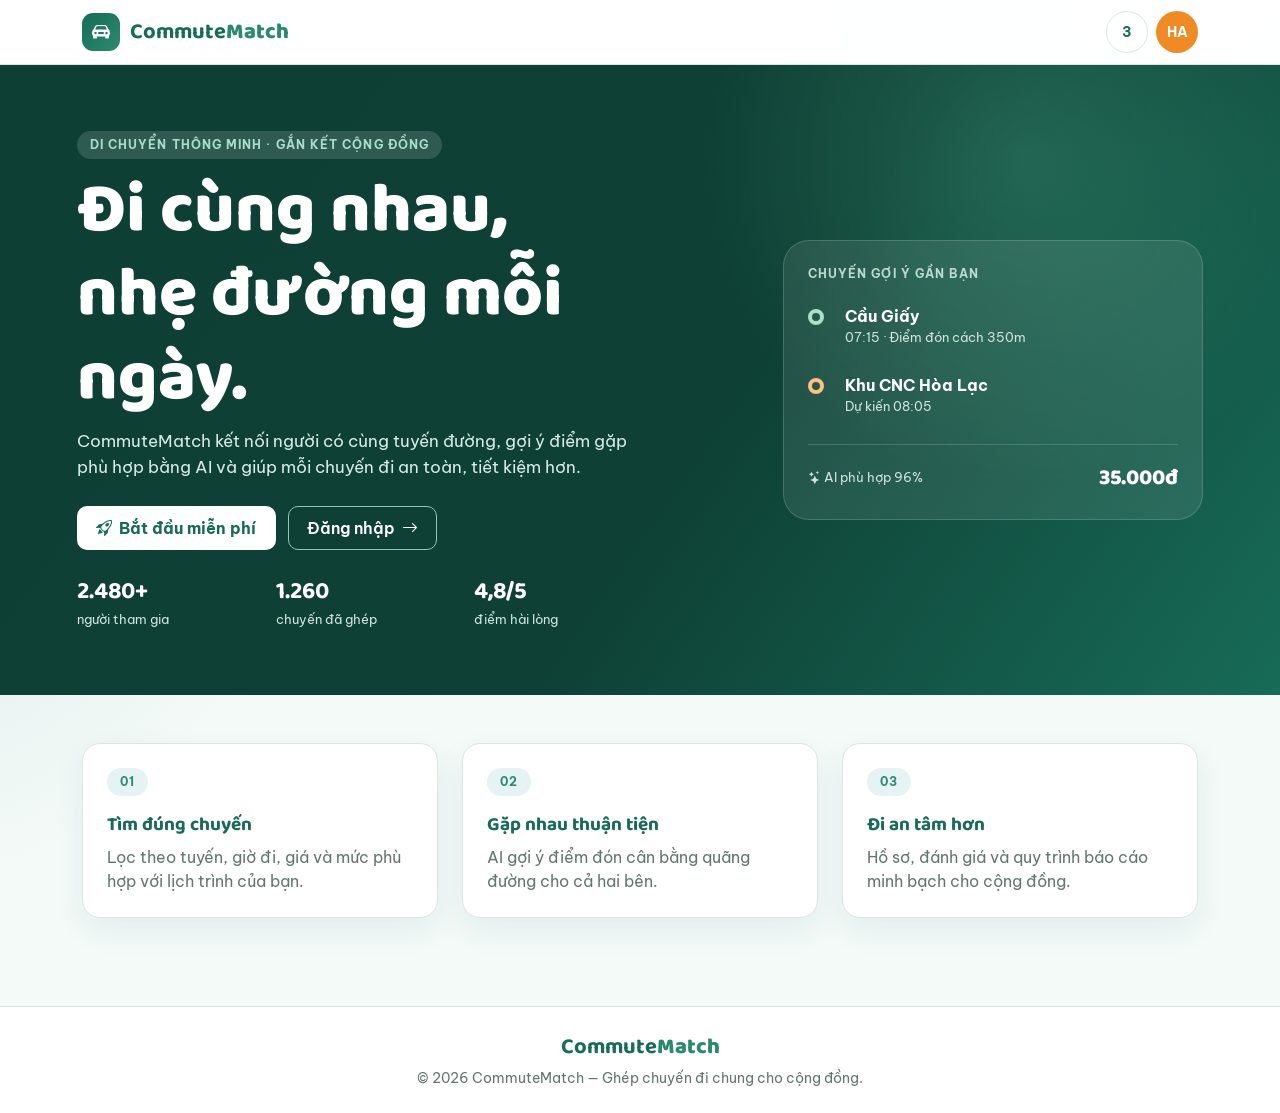
==== index.html @ 7cba47ea "first commit index" ====
<!DOCTYPE html>
<html lang="vi">

<head>
    <meta charset="utf-8">
    <meta name="viewport" content="width=device-width, initial-scale=1">
    <meta name="description" content="CommuteMatch - Trang chủ">
    <title>Trang chủ | CommuteMatch</title>

    <link href="https://cdn.jsdelivr.net/npm/bootstrap@5.3.3/dist/css/bootstrap.min.css" rel="stylesheet">
    <link href="https://cdn.jsdelivr.net/npm/bootstrap-icons@1.11.3/font/bootstrap-icons.min.css" rel="stylesheet">
    <link href="https://fonts.googleapis.com/css2?family=Baloo+2:wght@600;700;800&family=Be+Vietnam+Pro:wght@400;500;600;700&display=swap" rel="stylesheet">
    <link rel="stylesheet" href="index.css">
</head>

<body data-trang="index">

    <header class="cm-header sticky-top">
        <nav class="navbar navbar-expand-lg py-2">
            <div class="container">
                <a class="navbar-brand cm-logo me-lg-3" href="../index/index.html">
                    <span class="cm-logo-icon"><i class="bi bi-car-front-fill"></i></span>
                    <span class="cm-logo-text">Commute<b>Match</b></span>
                </a>

                <button class="navbar-toggler" type="button" data-bs-toggle="collapse" data-bs-target="#cmMenu" aria-label="Mở menu">
          <span class="navbar-toggler-icon"></span>
        </button>

                <div class="collapse navbar-collapse" id="cmMenu">
                    <!-- JS vẽ menu theo vai trò đang đăng nhập -->
                    <ul class="navbar-nav ms-lg-auto mb-3 mb-lg-0 gap-lg-1" id="cmNav"></ul>
                    <div class="d-flex align-items-center gap-2 ms-lg-3">
                        <a class="cm-icon-btn" href="../notifications/notifications.html" title="Thông báo">3</a>
                        <a class="cm-icon-btn cm-avatar" href="../profile/profile.html" title="Hồ sơ">HA</a>
                    </div>
                </div>
            </div>
        </nav>
    </header>

    <section class="cm-hero">
        <div>
            <span class="cm-eyebrow">Di chuyển thông minh · Gắn kết cộng đồng</span>
            <h1>Đi cùng nhau,<br>nhẹ đường mỗi ngày.</h1>
            <p>CommuteMatch kết nối người có cùng tuyến đường, gợi ý điểm gặp phù hợp bằng AI và giúp mỗi chuyến đi an toàn, tiết kiệm hơn.</p>

            <div class="cm-hero-actions">
                <a class="btn cm-btn cm-btn-light" href="../register/register.html">
                    <i class="bi bi-rocket-takeoff"></i> Bắt đầu miễn phí
                </a>
                <a class="btn cm-btn cm-btn-outline" href="../login/login.html" style="border-color:#8fc8b4;color:#fff;background:transparent">
          Đăng nhập <i class="bi bi-arrow-right"></i>
        </a>
            </div>

            <div class="row g-3 mt-2">
                <div class="col-4 cm-hero-stat"><strong>2.480+</strong>
                    <div class="cm-hero-note">người tham gia</div>
                </div>
                <div class="col-4 cm-hero-stat"><strong>1.260</strong>
                    <div class="cm-hero-note">chuyến đã ghép</div>
                </div>
                <div class="col-4 cm-hero-stat"><strong>4,8/5</strong>
                    <div class="cm-hero-note">điểm hài lòng</div>
                </div>
            </div>
        </div>

        <div class="cm-hero-card">
            <div class="cm-hero-mini mb-2">Chuyến gợi ý gần bạn</div>
            <div class="cm-route">
                <span class="cm-route-dot"></span>
                <div><strong>Cầu Giấy</strong>
                    <div class="cm-hero-note">07:15 · Điểm đón cách 350m</div>
                </div>
            </div>
            <div class="cm-route">
                <span class="cm-route-dot cm-den"></span>
                <div><strong>Khu CNC Hòa Lạc</strong>
                    <div class="cm-hero-note">Dự kiến 08:05</div>
                </div>
            </div>
            <div class="cm-route-total">
                <span class="cm-hero-note"><i class="bi bi-stars"></i> AI phù hợp 96%</span>
                <strong class="cm-price text-white">35.000đ</strong>
            </div>
        </div>
    </section>

    <main class="container py-5">
        <div class="row g-4">
            <div class="col-12 col-md-4">
                <article class="cm-card">
                    <span class="cm-eyebrow">01</span>
                    <h2 class="mt-2">Tìm đúng chuyến</h2>
                    <p class="cm-subtitle mt-2 mb-0">Lọc theo tuyến, giờ đi, giá và mức phù hợp với lịch trình của bạn.</p>
                </article>
            </div>
            <div class="col-12 col-md-4">
                <article class="cm-card">
                    <span class="cm-eyebrow">02</span>
                    <h2 class="mt-2">Gặp nhau thuận tiện</h2>
                    <p class="cm-subtitle mt-2 mb-0">AI gợi ý điểm đón cân bằng quãng đường cho cả hai bên.</p>
                </article>
            </div>
            <div class="col-12 col-md-4">
                <article class="cm-card">
                    <span class="cm-eyebrow">03</span>
                    <h2 class="mt-2">Đi an tâm hơn</h2>
                    <p class="cm-subtitle mt-2 mb-0">Hồ sơ, đánh giá và quy trình báo cáo minh bạch cho cộng đồng.</p>
                </article>
            </div>
        </div>
    </main>

    <footer class="cm-footer">
        <div class="container py-4 text-center">
            <span class="cm-logo-text">Commute<b>Match</b></span>
            <p class="mb-0 mt-1">© 2026 CommuteMatch — Ghép chuyến đi chung cho cộng đồng.</p>
        </div>
    </footer>

    <div class="cm-toast" id="cmToast">Đã cập nhật thành công</div>

    <script src="https://cdn.jsdelivr.net/npm/bootstrap@5.3.3/dist/js/bootstrap.bundle.min.js"></script>
    <script src="index.js"></script>
</body>

</html>
---- index.css ----
:root {
    --blue: #176B57;
    --blue-dark: #0D3F34;
    --teal: #2B8A6E;
    --orange: #F08A24;
    --orange-dark: #C96B16;
    --canvas: #F3FAF7;
    --ink: #17312A;
    --muted: #64766F;
    --line: #D9E7E1;
}

body {
    margin: 0;
    color: var(--ink);
    font-family: "Be Vietnam Pro", system-ui, sans-serif;
    background: radial-gradient(circle at 92% -5%, rgba(23, 133, 140, .10), transparent 26rem), radial-gradient(circle at -8% 45%, rgba(15, 76, 129, .08), transparent 24rem), var(--canvas);
}

h1,
h2,
h3 {
    font-family: "Baloo 2", "Be Vietnam Pro", sans-serif;
    color: var(--blue-dark);
}

a {
    text-decoration: none;
}

.cm-header {
    background: rgba(255, 255, 255, .94);
    backdrop-filter: blur(10px);
    border-bottom: 1px solid var(--line);
}

.cm-logo {
    display: inline-flex;
    align-items: center;
    gap: 10px;
}

.cm-logo-icon {
    width: 38px;
    height: 38px;
    display: grid;
    place-items: center;
    border-radius: 11px;
    color: #fff;
    font-size: 18px;
    background: linear-gradient(135deg, var(--blue), var(--teal));
}

.cm-logo-text {
    font-family: "Baloo 2", sans-serif;
    font-size: 22px;
    font-weight: 700;
    color: var(--blue);
    white-space: nowrap;
}

.cm-logo-text b {
    color: var(--teal);
}

.cm-nav-link {
    display: block;
    padding: 8px 14px;
    border-radius: 10px;
    color: #3D5A50;
    font-weight: 600;
    font-size: 15px;
}

.cm-nav-link:hover {
    background: #EAF4EF;
    color: var(--blue);
}

.cm-nav-link.active {
    background: linear-gradient(100deg, var(--blue), var(--teal));
    color: #fff;
}

.cm-icon-btn {
    width: 42px;
    height: 42px;
    display: grid;
    place-items: center;
    border: 1px solid var(--line);
    border-radius: 50%;
    background: #fff;
    color: var(--blue);
    font-weight: 700;
    font-size: 14px;
}

.cm-icon-btn:hover {
    border-color: var(--teal);
    color: var(--teal);
}

.cm-avatar {
    background: var(--orange);
    border-color: transparent;
    color: #fff;
}

.cm-btn {
    border-radius: 10px;
    font-weight: 600;
    padding: .55rem 1.15rem;
    display: inline-flex;
    align-items: center;
    justify-content: center;
    gap: 7px;
    border: 1.5px solid transparent;
    transition: all .18s ease;
    min-height: 42px;
}

.cm-btn-gradient {
    background: linear-gradient(100deg, var(--blue), var(--teal));
    color: #fff;
    box-shadow: 0 8px 18px rgba(15, 76, 129, .20);
}

.cm-btn-gradient:hover {
    color: #fff;
    filter: brightness(1.06);
    transform: translateY(-1px);
}

.cm-btn-outline {
    border-color: #A9C9BC;
    background: #fff;
    color: var(--blue);
}

.cm-btn-outline:hover {
    background: #EAF4EF;
    color: var(--blue);
}

.cm-btn-soft {
    background: #E9F2FA;
    color: var(--blue);
}

.cm-btn-soft:hover {
    background: #DCEBF7;
    color: var(--blue);
}

.cm-btn-danger {
    background: #FFF0F0;
    border-color: #EFCACA;
    color: #C94747;
}

.cm-btn-danger:hover {
    background: #FFE4E4;
    color: #B03A3A;
}

.cm-btn-light {
    background: #fff;
    color: var(--blue);
    font-weight: 700;
}

.cm-btn[disabled] {
    opacity: .5;
    pointer-events: none;
}

.btn-sm.cm-btn {
    padding: .35rem .85rem;
    min-height: 36px;
    font-size: 14px;
}

.cm-page-head {
    display: flex;
    flex-wrap: wrap;
    align-items: flex-end;
    justify-content: space-between;
    gap: 16px;
    margin-bottom: 26px;
}

.cm-eyebrow {
    display: inline-flex;
    align-items: center;
    gap: 6px;
    background: #E6F3F4;
    color: var(--teal);
    font-weight: 700;
    font-size: 12px;
    letter-spacing: .09em;
    text-transform: uppercase;
    padding: 5px 13px;
    border-radius: 999px;
    margin-bottom: 10px;
}

.cm-title {
    font-size: clamp(26px, 4vw, 38px);
    font-weight: 800;
    color: var(--blue);
    margin: 0 0 6px;
}

.cm-subtitle {
    color: var(--muted);
    margin: 0;
}

.cm-card {
    background: #fff;
    border: 1px solid var(--line);
    border-radius: 18px;
    padding: 24px;
    box-shadow: 0 12px 32px rgba(15, 76, 129, .07);
    height: 100%;
}

.cm-card-head {
    display: flex;
    flex-wrap: wrap;
    align-items: center;
    justify-content: space-between;
    gap: 10px;
    margin-bottom: 16px;
}

.cm-card h2,
.cm-card h3 {
    font-size: 19px;
    font-weight: 700;
    color: var(--blue);
    margin: 0;
}

.chip {
    width: 34px;
    height: 34px;
    flex: 0 0 auto;
    display: grid;
    place-items: center;
    border-radius: 10px;
    font-size: 15px;
}

.chip-blue {
    background: #E5F0FB;
    color: var(--blue);
}

.chip-teal {
    background: #E0F2F3;
    color: var(--teal);
}

.chip-orange {
    background: #FDEBD7;
    color: var(--orange-dark);
}

.cm-stat {
    position: relative;
    overflow: hidden;
}

.cm-stat::after {
    content: "";
    position: absolute;
    right: -24px;
    top: -26px;
    width: 86px;
    height: 86px;
    border-radius: 50%;
    background: #EAF6F0;
}

.cm-stat-label {
    position: relative;
    color: var(--muted);
    font-size: 13.5px;
}

.cm-stat-number {
    position: relative;
    font-family: "Baloo 2", sans-serif;
    font-size: 32px;
    font-weight: 800;
    color: var(--blue);
    line-height: 1.15;
}

.cm-stat-note {
    position: relative;
    font-size: 12.5px;
    font-weight: 600;
    color: #13795B;
}

.cm-stat-note.cam {
    color: var(--orange-dark);
}

.cm-badge {
    display: inline-flex;
    align-items: center;
    padding: 4px 11px;
    border-radius: 99px;
    background: #DFF3EB;
    color: #12574A;
    font-size: 12.5px;
    font-weight: 700;
}

.cm-badge-orange {
    background: #FFF0DF;
    color: #8A4D0F;
}

.cm-badge-red {
    background: #FFF0F0;
    color: #C94747;
}

.cm-badge-gray {
    background: #EEF2F0;
    color: #66736E;
}

.cm-badge-yellow {
    background: #FFF6DC;
    color: #A8670A;
}

.cm-tabs {
    display: flex;
    gap: 7px;
    padding: 5px;
    border-radius: 12px;
    background: #E9F3EF;
    overflow-x: auto;
    margin-bottom: 18px;
}

.cm-tab {
    border: 0;
    background: transparent;
    color: var(--muted);
    font-weight: 600;
    padding: 8px 15px;
    border-radius: 9px;
    white-space: nowrap;
    min-height: 40px;
}

.cm-tab.active {
    background: #fff;
    color: var(--blue);
    box-shadow: 0 3px 12px rgba(13, 47, 38, .08);
}

.cm-stack {
    display: flex;
    flex-direction: column;
    gap: 12px;
}

.cm-row {
    display: flex;
    align-items: center;
    gap: 15px;
    padding: 15px 16px;
    border: 1px solid var(--line);
    border-radius: 14px;
    background: #fff;
}

.cm-row-main {
    flex: 1;
    min-width: 0;
}

.cm-row-main h3 {
    font-size: 16.5px;
    font-weight: 700;
    color: var(--ink);
}

.cm-row-main p {
    margin: 0;
    color: var(--muted);
    font-size: 13.5px;
}

.cm-actions {
    display: flex;
    flex-wrap: wrap;
    justify-content: flex-end;
    gap: 8px;
}

.cm-person {
    display: flex;
    align-items: center;
    gap: 11px;
    min-width: 0;
}

.cm-person-avatar {
    flex: 0 0 auto;
    width: 43px;
    height: 43px;
    border-radius: 50%;
    display: grid;
    place-items: center;
    background: var(--teal);
    color: #fff;
    font-weight: 700;
}

.cm-person-avatar.cm-vang {
    background: var(--orange);
}

.cm-form .form-label {
    font-weight: 600;
    font-size: 14px;
}

.cm-form .form-control,
.cm-form .form-select {
    border: 1.5px solid var(--line);
    border-radius: 12px;
    padding: .6rem .9rem;
    background: #FBFDFF;
    min-height: 46px;
    font-size: 15px;
}

.cm-form .form-control:focus,
.cm-form .form-select:focus {
    border-color: var(--blue);
    box-shadow: 0 0 0 4px rgba(15, 76, 129, .12);
}

.cm-check {
    display: flex;
    align-items: center;
    gap: 9px;
    font-size: 14px;
    color: var(--muted);
}

.cm-check input {
    width: 18px;
    height: 18px;
    accent-color: var(--blue);
}

.cm-note {
    padding: 15px 17px;
    border-left: 4px solid var(--teal);
    border-radius: 0 12px 12px 0;
    background: #E9F6F1;
    font-size: 14.5px;
}

.cm-note-cam {
    border-color: var(--orange);
    background: #FFF3E4;
}

.cm-roles {
    display: grid;
    grid-template-columns: 1fr 1fr;
    gap: 9px;
}

.cm-role {
    padding: 11px;
    border: 1.5px solid var(--line);
    border-radius: 10px;
    background: #fff;
    text-align: center;
    font-weight: 600;
    color: #41605A;
}

.cm-role.dang-chon {
    border-color: var(--teal);
    background: #E0F2F3;
    color: var(--blue-dark);
    font-weight: 700;
}


/* ======= KHU GIỚI THIỆU TRANG CHỦ ======= */

.cm-hero {
    display: grid;
    grid-template-columns: 1.08fr .92fr;
    gap: 52px;
    align-items: center;
    min-height: 560px;
    padding: 66px 6vw;
    color: #fff;
    background: radial-gradient(circle at 80% 15%, rgba(82, 183, 145, .28), transparent 28%), linear-gradient(125deg, #0D3F34, #0E4035 56%, #176B57);
}

.cm-hero h1 {
    font-size: clamp(38px, 6vw, 70px);
    color: #fff;
    font-weight: 800;
    max-width: 760px;
}

.cm-hero p {
    color: #D6EBE3;
    font-size: 17px;
    max-width: 650px;
}

.cm-hero .cm-eyebrow {
    background: rgba(255, 255, 255, .14);
    color: #A7DDC9;
}

.cm-hero-actions {
    display: flex;
    flex-wrap: wrap;
    gap: 12px;
    margin-top: 26px;
}

.cm-hero-card {
    padding: 24px;
    border: 1px solid rgba(255, 255, 255, .16);
    border-radius: 26px;
    background: rgba(255, 255, 255, .09);
}

.cm-hero-mini {
    color: #B9DBCE;
    font-size: 11.5px;
    letter-spacing: .09em;
    text-transform: uppercase;
    font-weight: 700;
}

.cm-route {
    display: grid;
    grid-template-columns: 24px 1fr;
    gap: 13px;
    padding: 13px 0;
}

.cm-route-dot {
    width: 16px;
    height: 16px;
    margin-top: 5px;
    border: 4px solid #A9E1CB;
    border-radius: 50%;
}

.cm-route-dot.cm-den {
    border-color: #FFC080;
}

.cm-route-total {
    display: flex;
    align-items: center;
    justify-content: space-between;
    gap: 12px;
    margin-top: 14px;
    padding-top: 17px;
    border-top: 1px solid rgba(255, 255, 255, .16);
}

.cm-hero-note {
    color: #CFE5DD;
    font-size: 13px;
}

.cm-hero-stat strong {
    font-family: "Baloo 2", sans-serif;
    font-size: 24px;
    color: #fff;
}

.cm-auth {
    display: grid;
    grid-template-columns: 1fr 1fr;
    min-height: 100vh;
}

.cm-auth-left {
    display: flex;
    flex-direction: column;
    justify-content: center;
    gap: 14px;
    padding: 8vw;
    color: #fff;
    background: linear-gradient(145deg, #0D3F34, #176B57);
}

.cm-auth-left h1 {
    color: #fff;
    font-size: clamp(28px, 3.4vw, 44px);
    font-weight: 800;
    max-width: 560px;
}

.cm-auth-left p {
    color: #D4E9E1;
    max-width: 520px;
}

.cm-auth-right {
    display: grid;
    place-items: center;
    padding: 46px 7vw;
    background: #F8FCFA;
}

.cm-auth-card {
    width: min(470px, 100%);
}

.cm-auth-card h1 {
    font-size: 30px;
    color: var(--blue);
    font-weight: 800;
    margin-bottom: 4px;
}

.cm-auth-footer {
    margin-top: 22px;
    text-align: center;
    color: var(--muted);
    font-size: 14.5px;
}

.cm-auth-footer a {
    color: var(--blue);
    font-weight: 700;
}

.cm-map {
    position: relative;
    min-height: 320px;
    border-radius: 18px;
    overflow: hidden;
    background: linear-gradient(38deg, transparent 47%, rgba(23, 107, 87, .16) 48%, rgba(23, 107, 87, .16) 50%, transparent 51%), linear-gradient(-28deg, transparent 47%, rgba(23, 107, 87, .12) 48%, rgba(23, 107, 87, .12) 50%, transparent 51%), #E9F3EF;
}

.cm-map::before,
.cm-map::after {
    content: "";
    position: absolute;
    border-radius: 50%;
    filter: blur(5px);
}

.cm-map::before {
    width: 150px;
    height: 150px;
    left: 20%;
    top: 25%;
    background: rgba(238, 139, 45, .40);
}

.cm-map::after {
    width: 190px;
    height: 190px;
    right: 17%;
    bottom: 12%;
    background: rgba(31, 128, 105, .36);
}

.cm-pin {
    position: absolute;
    z-index: 2;
    width: 34px;
    height: 34px;
    border-radius: 50% 50% 50% 0;
    display: grid;
    place-items: center;
    color: #fff;
    background: var(--blue);
    transform: rotate(-45deg);
}

.cm-pin span {
    transform: rotate(45deg);
    font-weight: 700;
    font-size: 13px;
}

.cm-pin-a {
    left: 24%;
    top: 34%;
}

.cm-pin-b {
    right: 28%;
    bottom: 28%;
}

.cm-mini {
    display: grid;
    grid-template-columns: repeat(3, 1fr);
    gap: 14px;
    margin-top: 16px;
}

.cm-mini div span {
    display: block;
    color: var(--muted);
    font-size: 13px;
}


/* ======= GIÁ TIỀN VÀ ĐIỂM AI ======= */

.cm-price {
    font-family: "Baloo 2", sans-serif;
    font-size: 22px;
    font-weight: 800;
    color: var(--blue);
}

.cm-ai {
    display: inline-flex;
    align-items: center;
    gap: 6px;
    padding: 6px 11px;
    border-radius: 9px;
    background: #E7F6EF;
    color: #265B49;
    font-size: 12.5px;
    font-weight: 700;
}

.cm-toast {
    position: fixed;
    right: 22px;
    bottom: 22px;
    z-index: 1080;
    max-width: 360px;
    padding: 13px 18px;
    border-radius: 12px;
    color: #fff;
    background: var(--blue-dark);
    box-shadow: 0 12px 34px rgba(13, 47, 38, .20);
    transform: translateY(130px);
    opacity: 0;
    transition: .25s ease;
}

.cm-toast.cm-toast-hien {
    transform: translateY(0);
    opacity: 1;
}


/*CHÂN TRANG*/

.cm-footer {
    border-top: 1px solid var(--line);
    background: #fff;
    color: var(--muted);
    font-size: 14px;
    margin-top: 40px;
}


/*GIAO DIỆN TỐI*/

body.cm-dark {
    --canvas: #081A15;
    --ink: #EAF6F1;
    --muted: #A7BBB3;
    --line: #27483E;
}

body.cm-dark .cm-header {
    background: rgba(8, 26, 21, .94);
}

body.cm-dark .cm-card,
body.cm-dark .cm-row,
body.cm-dark .cm-footer,
body.cm-dark .cm-icon-btn,
body.cm-dark .cm-role {
    background: #102A22;
    color: #EAF6F1;
}

body.cm-dark h1,
body.cm-dark h2,
body.cm-dark h3,
body.cm-dark .cm-row-main h3,
body.cm-dark .cm-nav-link {
    color: #EAF6F1;
}

body.cm-dark .cm-title {
    color: #8FD9BE;
}

body.cm-dark .form-control,
body.cm-dark .form-select {
    background: #0C211B;
    border-color: #27483E;
    color: #EAF6F1;
}

body.cm-dark .modal-content {
    background: #102A22;
    color: #EAF6F1;
}

body.cm-dark .cm-stat::after {
    background: #173A30;
}

body.cm-dark .cm-tabs {
    background: #0C211B;
}

body.cm-dark .cm-tab.active {
    background: #173A30;
    color: #8FD9BE;
}

body.cm-dark .cm-map {
    background: #0C211B;
}


/*MÀN HÌNH NHỎ*/

@media (max-width: 991.98px) {
    .cm-hero,
    .cm-auth {
        grid-template-columns: 1fr;
    }
    .cm-hero {
        min-height: auto;
        padding: 52px 6vw;
        gap: 30px;
    }
    .cm-auth-left {
        display: none;
    }
    .cm-mini {
        grid-template-columns: 1fr 1fr;
    }
}

@media (max-width: 575.98px) {
    .cm-card {
        padding: 18px 15px;
        border-radius: 16px;
    }
    .cm-row {
        align-items: flex-start;
        flex-direction: column;
    }
    .cm-actions {
        width: 100%;
        justify-content: flex-start;
    }
    .cm-roles {
        grid-template-columns: 1fr;
    }
    .cm-page-head {
        align-items: flex-start;
    }
    .cm-mini {
        grid-template-columns: 1fr;
    }
    .cm-toast {
        left: 16px;
        right: 16px;
        max-width: none;
    }
    .cm-stat-number {
        font-size: 26px;
    }
    .cm-auth-right {
        padding: 34px 6vw;
    }
    .cm-hero {
        padding: 44px 6vw;
    }
}

.cm-hero {
    min-height: 620px;
}

.cm-hero-card {
    max-width: 420px;
    justify-self: end;
    width: 100%;
}

@media (max-width: 991.98px) {
    .cm-hero {
        min-height: auto;
    }
    .cm-hero-card {
        justify-self: stretch;
        max-width: none;
    }
}
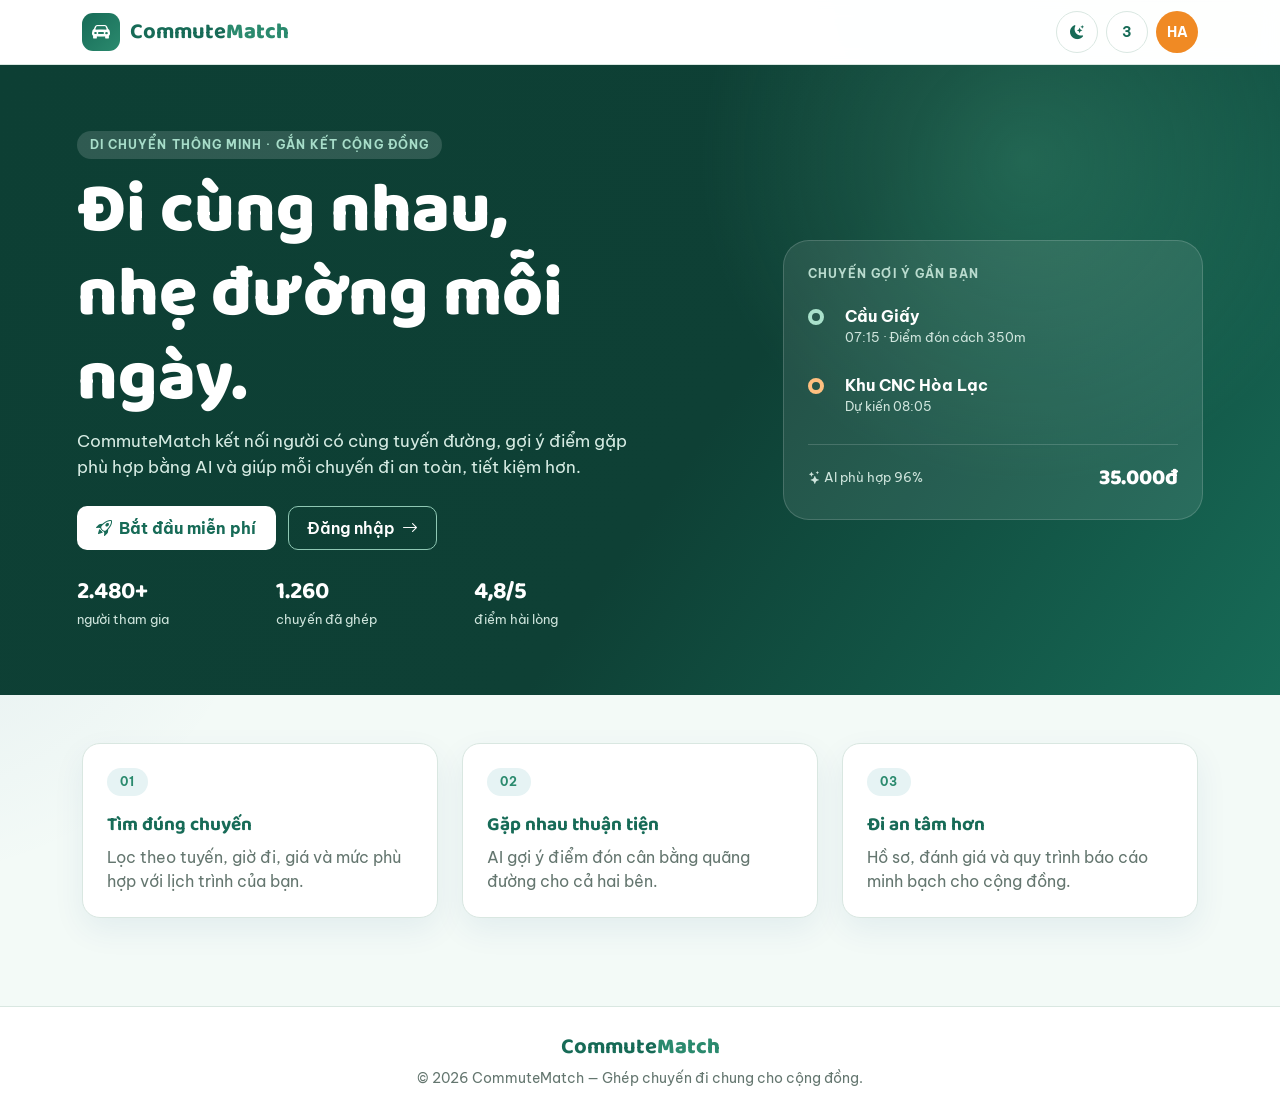
==== commit d758f802: "structure" ====
--- a/index.html
+++ b/index.html
@@ -10,7 +10,9 @@
     <link href="https://cdn.jsdelivr.net/npm/bootstrap@5.3.3/dist/css/bootstrap.min.css" rel="stylesheet">
     <link href="https://cdn.jsdelivr.net/npm/bootstrap-icons@1.11.3/font/bootstrap-icons.min.css" rel="stylesheet">
     <link href="https://fonts.googleapis.com/css2?family=Baloo+2:wght@600;700;800&family=Be+Vietnam+Pro:wght@400;500;600;700&display=swap" rel="stylesheet">
-    <link rel="stylesheet" href="index.css">
+    <link rel="icon" type="image/svg+xml" href="assets/favicon.svg">
+    <link rel="stylesheet" href="css/style.css">
+    <link rel="stylesheet" href="css/index.css">
 </head>
 
 <body data-trang="index">
@@ -18,7 +20,7 @@
     <header class="cm-header sticky-top">
         <nav class="navbar navbar-expand-lg py-2">
             <div class="container">
-                <a class="navbar-brand cm-logo me-lg-3" href="../index/index.html">
+                <a class="navbar-brand cm-logo me-lg-3" href="index.html">
                     <span class="cm-logo-icon"><i class="bi bi-car-front-fill"></i></span>
                     <span class="cm-logo-text">Commute<b>Match</b></span>
                 </a>
@@ -28,11 +30,11 @@
         </button>
 
                 <div class="collapse navbar-collapse" id="cmMenu">
-                    <!-- JS vẽ menu theo vai trò đang đăng nhập -->
                     <ul class="navbar-nav ms-lg-auto mb-3 mb-lg-0 gap-lg-1" id="cmNav"></ul>
                     <div class="d-flex align-items-center gap-2 ms-lg-3">
-                        <a class="cm-icon-btn" href="../notifications/notifications.html" title="Thông báo">3</a>
-                        <a class="cm-icon-btn cm-avatar" href="../profile/profile.html" title="Hồ sơ">HA</a>
+                        <button class="cm-icon-btn" type="button" data-doi-giao-dien title="Đổi giao diện sáng/tối"><i class="bi bi-moon-stars-fill"></i></button>
+                        <a class="cm-icon-btn" href="notifications.html" title="Thông báo">3</a>
+                        <a class="cm-icon-btn cm-avatar" href="profile.html" title="Hồ sơ">HA</a>
                     </div>
                 </div>
             </div>
@@ -46,10 +48,10 @@
             <p>CommuteMatch kết nối người có cùng tuyến đường, gợi ý điểm gặp phù hợp bằng AI và giúp mỗi chuyến đi an toàn, tiết kiệm hơn.</p>
 
             <div class="cm-hero-actions">
-                <a class="btn cm-btn cm-btn-light" href="../register/register.html">
+                <a class="btn cm-btn cm-btn-light" href="register.html">
                     <i class="bi bi-rocket-takeoff"></i> Bắt đầu miễn phí
                 </a>
-                <a class="btn cm-btn cm-btn-outline" href="../login/login.html" style="border-color:#8fc8b4;color:#fff;background:transparent">
+                <a class="btn cm-btn cm-btn-outline" href="login.html" style="border-color:#8fc8b4;color:#fff;background:transparent">
           Đăng nhập <i class="bi bi-arrow-right"></i>
         </a>
             </div>
@@ -124,7 +126,8 @@
     <div class="cm-toast" id="cmToast">Đã cập nhật thành công</div>
 
     <script src="https://cdn.jsdelivr.net/npm/bootstrap@5.3.3/dist/js/bootstrap.bundle.min.js"></script>
-    <script src="index.js"></script>
+    <script src="js/main.js"></script>
+    <script src="js/index.js"></script>
 </body>
 
 </html>
--- a/css/style.css
+++ b/css/style.css
@@ -0,0 +1,39 @@
+.cm-search { position: relative; }
+.cm-search > i { position: absolute; left: 14px; top: 50%; transform: translateY(-50%); color: var(--muted, #64766F); pointer-events: none; }
+.cm-search input { padding-left: 40px; border-radius: 12px; border: 1px solid var(--line, #D9E7E1); min-height: 44px; }
+.cm-search input:focus { border-color: var(--teal, #2B8A6E); box-shadow: 0 0 0 .2rem rgba(43, 138, 110, .15); }
+
+.cm-empty { text-align: center; color: var(--muted, #64766F); padding: 26px 14px; border: 1px dashed var(--line, #D9E7E1); border-radius: 14px; background: #fff; }
+.cm-empty i { font-size: 26px; display: block; margin-bottom: 6px; color: var(--teal, #2B8A6E); }
+
+.cm-ly-do { color: #C94747; }
+
+.cm-item-row { display: flex; align-items: center; justify-content: space-between; gap: 10px; padding: 9px 2px; border-bottom: 1px dashed var(--line, #D9E7E1); }
+.cm-item-row:last-child { border-bottom: 0; }
+.cm-item-row > span { color: var(--muted, #64766F); font-size: 14.5px; }
+.cm-nut-x { border: 0; background: #FFF0F0; color: #C94747; width: 28px; height: 28px; border-radius: 8px; display: grid; place-items: center; flex: 0 0 auto; font-size: 12px; }
+.cm-nut-x:hover { background: #FFE1E1; }
+
+#cmXacNhan .modal-content { border: 0; border-radius: 18px; box-shadow: 0 24px 60px rgba(13, 47, 38, .18); }
+#cmXacNhan .modal-header { border-bottom: 1px solid var(--line, #D9E7E1); }
+#cmXacNhan .modal-footer { border-top: 1px solid var(--line, #D9E7E1); }
+#cmXacNhan .modal-title { font-weight: 700; color: var(--ink, #17312A); }
+
+button.cm-icon-btn { cursor: pointer; line-height: 1; }
+
+body.cm-dark { --canvas: #081A15; --ink: #EAF6F1; --muted: #A7BBB3; --line: #27483E; }
+body.cm-dark { background: var(--canvas); color: var(--ink); }
+body.cm-dark .cm-card,
+body.cm-dark .cm-row,
+body.cm-dark .modal-content { background: #0E2A22; color: var(--ink); }
+body.cm-dark .cm-header { background: rgba(8, 26, 21, .94); border-color: var(--line); }
+body.cm-dark .cm-tabs { background: #103128; }
+body.cm-dark .cm-tab.active { background: #1B4A3D; color: #fff; box-shadow: none; }
+body.cm-dark .cm-icon-btn { background: #103128; border-color: var(--line); color: #CFE8DE; }
+body.cm-dark .cm-search input,
+body.cm-dark .form-control,
+body.cm-dark .form-select { background: #103128; border-color: var(--line); color: var(--ink); }
+body.cm-dark .cm-empty { background: #0E2A22; }
+body.cm-dark .btn-close { filter: invert(1) grayscale(100%) brightness(200%); }
+body.cm-dark .form-control::placeholder { color: var(--muted); }
+body.cm-dark .cm-footer { background: #061310; }
--- a/css/index.css
+++ b/css/index.css
@@ -0,0 +1,920 @@
+:root {
+    --blue: #176B57;
+    --blue-dark: #0D3F34;
+    --teal: #2B8A6E;
+    --orange: #F08A24;
+    --orange-dark: #C96B16;
+    --canvas: #F3FAF7;
+    --ink: #17312A;
+    --muted: #64766F;
+    --line: #D9E7E1;
+}
+
+body {
+    margin: 0;
+    color: var(--ink);
+    font-family: "Be Vietnam Pro", system-ui, sans-serif;
+    background: radial-gradient(circle at 92% -5%, rgba(23, 133, 140, .10), transparent 26rem), radial-gradient(circle at -8% 45%, rgba(15, 76, 129, .08), transparent 24rem), var(--canvas);
+}
+
+h1,
+h2,
+h3 {
+    font-family: "Baloo 2", "Be Vietnam Pro", sans-serif;
+    color: var(--blue-dark);
+}
+
+a {
+    text-decoration: none;
+}
+
+.cm-header {
+    background: rgba(255, 255, 255, .94);
+    backdrop-filter: blur(10px);
+    border-bottom: 1px solid var(--line);
+}
+
+.cm-logo {
+    display: inline-flex;
+    align-items: center;
+    gap: 10px;
+}
+
+.cm-logo-icon {
+    width: 38px;
+    height: 38px;
+    display: grid;
+    place-items: center;
+    border-radius: 11px;
+    color: #fff;
+    font-size: 18px;
+    background: linear-gradient(135deg, var(--blue), var(--teal));
+}
+
+.cm-logo-text {
+    font-family: "Baloo 2", sans-serif;
+    font-size: 22px;
+    font-weight: 700;
+    color: var(--blue);
+    white-space: nowrap;
+}
+
+.cm-logo-text b {
+    color: var(--teal);
+}
+
+.cm-nav-link {
+    display: block;
+    padding: 8px 14px;
+    border-radius: 10px;
+    color: #3D5A50;
+    font-weight: 600;
+    font-size: 15px;
+}
+
+.cm-nav-link:hover {
+    background: #EAF4EF;
+    color: var(--blue);
+}
+
+.cm-nav-link.active {
+    background: linear-gradient(100deg, var(--blue), var(--teal));
+    color: #fff;
+}
+
+.cm-icon-btn {
+    width: 42px;
+    height: 42px;
+    display: grid;
+    place-items: center;
+    border: 1px solid var(--line);
+    border-radius: 50%;
+    background: #fff;
+    color: var(--blue);
+    font-weight: 700;
+    font-size: 14px;
+}
+
+.cm-icon-btn:hover {
+    border-color: var(--teal);
+    color: var(--teal);
+}
+
+.cm-avatar {
+    background: var(--orange);
+    border-color: transparent;
+    color: #fff;
+}
+
+.cm-btn {
+    border-radius: 10px;
+    font-weight: 600;
+    padding: .55rem 1.15rem;
+    display: inline-flex;
+    align-items: center;
+    justify-content: center;
+    gap: 7px;
+    border: 1.5px solid transparent;
+    transition: all .18s ease;
+    min-height: 42px;
+}
+
+.cm-btn-gradient {
+    background: linear-gradient(100deg, var(--blue), var(--teal));
+    color: #fff;
+    box-shadow: 0 8px 18px rgba(15, 76, 129, .20);
+}
+
+.cm-btn-gradient:hover {
+    color: #fff;
+    filter: brightness(1.06);
+    transform: translateY(-1px);
+}
+
+.cm-btn-outline {
+    border-color: #A9C9BC;
+    background: #fff;
+    color: var(--blue);
+}
+
+.cm-btn-outline:hover {
+    background: #EAF4EF;
+    color: var(--blue);
+}
+
+.cm-btn-soft {
+    background: #E9F2FA;
+    color: var(--blue);
+}
+
+.cm-btn-soft:hover {
+    background: #DCEBF7;
+    color: var(--blue);
+}
+
+.cm-btn-danger {
+    background: #FFF0F0;
+    border-color: #EFCACA;
+    color: #C94747;
+}
+
+.cm-btn-danger:hover {
+    background: #FFE4E4;
+    color: #B03A3A;
+}
+
+.cm-btn-light {
+    background: #fff;
+    color: var(--blue);
+    font-weight: 700;
+}
+
+.cm-btn[disabled] {
+    opacity: .5;
+    pointer-events: none;
+}
+
+.btn-sm.cm-btn {
+    padding: .35rem .85rem;
+    min-height: 36px;
+    font-size: 14px;
+}
+
+.cm-page-head {
+    display: flex;
+    flex-wrap: wrap;
+    align-items: flex-end;
+    justify-content: space-between;
+    gap: 16px;
+    margin-bottom: 26px;
+}
+
+.cm-eyebrow {
+    display: inline-flex;
+    align-items: center;
+    gap: 6px;
+    background: #E6F3F4;
+    color: var(--teal);
+    font-weight: 700;
+    font-size: 12px;
+    letter-spacing: .09em;
+    text-transform: uppercase;
+    padding: 5px 13px;
+    border-radius: 999px;
+    margin-bottom: 10px;
+}
+
+.cm-title {
+    font-size: clamp(26px, 4vw, 38px);
+    font-weight: 800;
+    color: var(--blue);
+    margin: 0 0 6px;
+}
+
+.cm-subtitle {
+    color: var(--muted);
+    margin: 0;
+}
+
+.cm-card {
+    background: #fff;
+    border: 1px solid var(--line);
+    border-radius: 18px;
+    padding: 24px;
+    box-shadow: 0 12px 32px rgba(15, 76, 129, .07);
+    height: 100%;
+}
+
+.cm-card-head {
+    display: flex;
+    flex-wrap: wrap;
+    align-items: center;
+    justify-content: space-between;
+    gap: 10px;
+    margin-bottom: 16px;
+}
+
+.cm-card h2,
+.cm-card h3 {
+    font-size: 19px;
+    font-weight: 700;
+    color: var(--blue);
+    margin: 0;
+}
+
+.chip {
+    width: 34px;
+    height: 34px;
+    flex: 0 0 auto;
+    display: grid;
+    place-items: center;
+    border-radius: 10px;
+    font-size: 15px;
+}
+
+.chip-blue {
+    background: #E5F0FB;
+    color: var(--blue);
+}
+
+.chip-teal {
+    background: #E0F2F3;
+    color: var(--teal);
+}
+
+.chip-orange {
+    background: #FDEBD7;
+    color: var(--orange-dark);
+}
+
+.cm-stat {
+    position: relative;
+    overflow: hidden;
+}
+
+.cm-stat::after {
+    content: "";
+    position: absolute;
+    right: -24px;
+    top: -26px;
+    width: 86px;
+    height: 86px;
+    border-radius: 50%;
+    background: #EAF6F0;
+}
+
+.cm-stat-label {
+    position: relative;
+    color: var(--muted);
+    font-size: 13.5px;
+}
+
+.cm-stat-number {
+    position: relative;
+    font-family: "Baloo 2", sans-serif;
+    font-size: 32px;
+    font-weight: 800;
+    color: var(--blue);
+    line-height: 1.15;
+}
+
+.cm-stat-note {
+    position: relative;
+    font-size: 12.5px;
+    font-weight: 600;
+    color: #13795B;
+}
+
+.cm-stat-note.cam {
+    color: var(--orange-dark);
+}
+
+.cm-badge {
+    display: inline-flex;
+    align-items: center;
+    padding: 4px 11px;
+    border-radius: 99px;
+    background: #DFF3EB;
+    color: #12574A;
+    font-size: 12.5px;
+    font-weight: 700;
+}
+
+.cm-badge-orange {
+    background: #FFF0DF;
+    color: #8A4D0F;
+}
+
+.cm-badge-red {
+    background: #FFF0F0;
+    color: #C94747;
+}
+
+.cm-badge-gray {
+    background: #EEF2F0;
+    color: #66736E;
+}
+
+.cm-badge-yellow {
+    background: #FFF6DC;
+    color: #A8670A;
+}
+
+.cm-tabs {
+    display: flex;
+    gap: 7px;
+    padding: 5px;
+    border-radius: 12px;
+    background: #E9F3EF;
+    overflow-x: auto;
+    margin-bottom: 18px;
+}
+
+.cm-tab {
+    border: 0;
+    background: transparent;
+    color: var(--muted);
+    font-weight: 600;
+    padding: 8px 15px;
+    border-radius: 9px;
+    white-space: nowrap;
+    min-height: 40px;
+}
+
+.cm-tab.active {
+    background: #fff;
+    color: var(--blue);
+    box-shadow: 0 3px 12px rgba(13, 47, 38, .08);
+}
+
+.cm-stack {
+    display: flex;
+    flex-direction: column;
+    gap: 12px;
+}
+
+.cm-row {
+    display: flex;
+    align-items: center;
+    gap: 15px;
+    padding: 15px 16px;
+    border: 1px solid var(--line);
+    border-radius: 14px;
+    background: #fff;
+}
+
+.cm-row-main {
+    flex: 1;
+    min-width: 0;
+}
+
+.cm-row-main h3 {
+    font-size: 16.5px;
+    font-weight: 700;
+    color: var(--ink);
+}
+
+.cm-row-main p {
+    margin: 0;
+    color: var(--muted);
+    font-size: 13.5px;
+}
+
+.cm-actions {
+    display: flex;
+    flex-wrap: wrap;
+    justify-content: flex-end;
+    gap: 8px;
+}
+
+.cm-person {
+    display: flex;
+    align-items: center;
+    gap: 11px;
+    min-width: 0;
+}
+
+.cm-person-avatar {
+    flex: 0 0 auto;
+    width: 43px;
+    height: 43px;
+    border-radius: 50%;
+    display: grid;
+    place-items: center;
+    background: var(--teal);
+    color: #fff;
+    font-weight: 700;
+}
+
+.cm-person-avatar.cm-vang {
+    background: var(--orange);
+}
+
+.cm-form .form-label {
+    font-weight: 600;
+    font-size: 14px;
+}
+
+.cm-form .form-control,
+.cm-form .form-select {
+    border: 1.5px solid var(--line);
+    border-radius: 12px;
+    padding: .6rem .9rem;
+    background: #FBFDFF;
+    min-height: 46px;
+    font-size: 15px;
+}
+
+.cm-form .form-control:focus,
+.cm-form .form-select:focus {
+    border-color: var(--blue);
+    box-shadow: 0 0 0 4px rgba(15, 76, 129, .12);
+}
+
+.cm-check {
+    display: flex;
+    align-items: center;
+    gap: 9px;
+    font-size: 14px;
+    color: var(--muted);
+}
+
+.cm-check input {
+    width: 18px;
+    height: 18px;
+    accent-color: var(--blue);
+}
+
+.cm-note {
+    padding: 15px 17px;
+    border-left: 4px solid var(--teal);
+    border-radius: 0 12px 12px 0;
+    background: #E9F6F1;
+    font-size: 14.5px;
+}
+
+.cm-note-cam {
+    border-color: var(--orange);
+    background: #FFF3E4;
+}
+
+.cm-roles {
+    display: grid;
+    grid-template-columns: 1fr 1fr;
+    gap: 9px;
+}
+
+.cm-role {
+    padding: 11px;
+    border: 1.5px solid var(--line);
+    border-radius: 10px;
+    background: #fff;
+    text-align: center;
+    font-weight: 600;
+    color: #41605A;
+}
+
+.cm-role.dang-chon {
+    border-color: var(--teal);
+    background: #E0F2F3;
+    color: var(--blue-dark);
+    font-weight: 700;
+}
+
+
+
+.cm-hero {
+    display: grid;
+    grid-template-columns: 1.08fr .92fr;
+    gap: 52px;
+    align-items: center;
+    min-height: 560px;
+    padding: 66px 6vw;
+    color: #fff;
+    background: radial-gradient(circle at 80% 15%, rgba(82, 183, 145, .28), transparent 28%), linear-gradient(125deg, #0D3F34, #0E4035 56%, #176B57);
+}
+
+.cm-hero h1 {
+    font-size: clamp(38px, 6vw, 70px);
+    color: #fff;
+    font-weight: 800;
+    max-width: 760px;
+}
+
+.cm-hero p {
+    color: #D6EBE3;
+    font-size: 17px;
+    max-width: 650px;
+}
+
+.cm-hero .cm-eyebrow {
+    background: rgba(255, 255, 255, .14);
+    color: #A7DDC9;
+}
+
+.cm-hero-actions {
+    display: flex;
+    flex-wrap: wrap;
+    gap: 12px;
+    margin-top: 26px;
+}
+
+.cm-hero-card {
+    padding: 24px;
+    border: 1px solid rgba(255, 255, 255, .16);
+    border-radius: 26px;
+    background: rgba(255, 255, 255, .09);
+}
+
+.cm-hero-mini {
+    color: #B9DBCE;
+    font-size: 11.5px;
+    letter-spacing: .09em;
+    text-transform: uppercase;
+    font-weight: 700;
+}
+
+.cm-route {
+    display: grid;
+    grid-template-columns: 24px 1fr;
+    gap: 13px;
+    padding: 13px 0;
+}
+
+.cm-route-dot {
+    width: 16px;
+    height: 16px;
+    margin-top: 5px;
+    border: 4px solid #A9E1CB;
+    border-radius: 50%;
+}
+
+.cm-route-dot.cm-den {
+    border-color: #FFC080;
+}
+
+.cm-route-total {
+    display: flex;
+    align-items: center;
+    justify-content: space-between;
+    gap: 12px;
+    margin-top: 14px;
+    padding-top: 17px;
+    border-top: 1px solid rgba(255, 255, 255, .16);
+}
+
+.cm-hero-note {
+    color: #CFE5DD;
+    font-size: 13px;
+}
+
+.cm-hero-stat strong {
+    font-family: "Baloo 2", sans-serif;
+    font-size: 24px;
+    color: #fff;
+}
+
+.cm-auth {
+    display: grid;
+    grid-template-columns: 1fr 1fr;
+    min-height: 100vh;
+}
+
+.cm-auth-left {
+    display: flex;
+    flex-direction: column;
+    justify-content: center;
+    gap: 14px;
+    padding: 8vw;
+    color: #fff;
+    background: linear-gradient(145deg, #0D3F34, #176B57);
+}
+
+.cm-auth-left h1 {
+    color: #fff;
+    font-size: clamp(28px, 3.4vw, 44px);
+    font-weight: 800;
+    max-width: 560px;
+}
+
+.cm-auth-left p {
+    color: #D4E9E1;
+    max-width: 520px;
+}
+
+.cm-auth-right {
+    display: grid;
+    place-items: center;
+    padding: 46px 7vw;
+    background: #F8FCFA;
+}
+
+.cm-auth-card {
+    width: min(470px, 100%);
+}
+
+.cm-auth-card h1 {
+    font-size: 30px;
+    color: var(--blue);
+    font-weight: 800;
+    margin-bottom: 4px;
+}
+
+.cm-auth-footer {
+    margin-top: 22px;
+    text-align: center;
+    color: var(--muted);
+    font-size: 14.5px;
+}
+
+.cm-auth-footer a {
+    color: var(--blue);
+    font-weight: 700;
+}
+
+.cm-map {
+    position: relative;
+    min-height: 320px;
+    border-radius: 18px;
+    overflow: hidden;
+    background: linear-gradient(38deg, transparent 47%, rgba(23, 107, 87, .16) 48%, rgba(23, 107, 87, .16) 50%, transparent 51%), linear-gradient(-28deg, transparent 47%, rgba(23, 107, 87, .12) 48%, rgba(23, 107, 87, .12) 50%, transparent 51%), #E9F3EF;
+}
+
+.cm-map::before,
+.cm-map::after {
+    content: "";
+    position: absolute;
+    border-radius: 50%;
+    filter: blur(5px);
+}
+
+.cm-map::before {
+    width: 150px;
+    height: 150px;
+    left: 20%;
+    top: 25%;
+    background: rgba(238, 139, 45, .40);
+}
+
+.cm-map::after {
+    width: 190px;
+    height: 190px;
+    right: 17%;
+    bottom: 12%;
+    background: rgba(31, 128, 105, .36);
+}
+
+.cm-pin {
+    position: absolute;
+    z-index: 2;
+    width: 34px;
+    height: 34px;
+    border-radius: 50% 50% 50% 0;
+    display: grid;
+    place-items: center;
+    color: #fff;
+    background: var(--blue);
+    transform: rotate(-45deg);
+}
+
+.cm-pin span {
+    transform: rotate(45deg);
+    font-weight: 700;
+    font-size: 13px;
+}
+
+.cm-pin-a {
+    left: 24%;
+    top: 34%;
+}
+
+.cm-pin-b {
+    right: 28%;
+    bottom: 28%;
+}
+
+.cm-mini {
+    display: grid;
+    grid-template-columns: repeat(3, 1fr);
+    gap: 14px;
+    margin-top: 16px;
+}
+
+.cm-mini div span {
+    display: block;
+    color: var(--muted);
+    font-size: 13px;
+}
+
+
+
+.cm-price {
+    font-family: "Baloo 2", sans-serif;
+    font-size: 22px;
+    font-weight: 800;
+    color: var(--blue);
+}
+
+.cm-ai {
+    display: inline-flex;
+    align-items: center;
+    gap: 6px;
+    padding: 6px 11px;
+    border-radius: 9px;
+    background: #E7F6EF;
+    color: #265B49;
+    font-size: 12.5px;
+    font-weight: 700;
+}
+
+.cm-toast {
+    position: fixed;
+    right: 22px;
+    bottom: 22px;
+    z-index: 1080;
+    max-width: 360px;
+    padding: 13px 18px;
+    border-radius: 12px;
+    color: #fff;
+    background: var(--blue-dark);
+    box-shadow: 0 12px 34px rgba(13, 47, 38, .20);
+    transform: translateY(130px);
+    opacity: 0;
+    transition: .25s ease;
+}
+
+.cm-toast.cm-toast-hien {
+    transform: translateY(0);
+    opacity: 1;
+}
+
+
+
+.cm-footer {
+    border-top: 1px solid var(--line);
+    background: #fff;
+    color: var(--muted);
+    font-size: 14px;
+    margin-top: 40px;
+}
+
+
+
+body.cm-dark {
+    --canvas: #081A15;
+    --ink: #EAF6F1;
+    --muted: #A7BBB3;
+    --line: #27483E;
+}
+
+body.cm-dark .cm-header {
+    background: rgba(8, 26, 21, .94);
+}
+
+body.cm-dark .cm-card,
+body.cm-dark .cm-row,
+body.cm-dark .cm-footer,
+body.cm-dark .cm-icon-btn,
+body.cm-dark .cm-role {
+    background: #102A22;
+    color: #EAF6F1;
+}
+
+body.cm-dark h1,
+body.cm-dark h2,
+body.cm-dark h3,
+body.cm-dark .cm-row-main h3,
+body.cm-dark .cm-nav-link {
+    color: #EAF6F1;
+}
+
+body.cm-dark .cm-title {
+    color: #8FD9BE;
+}
+
+body.cm-dark .form-control,
+body.cm-dark .form-select {
+    background: #0C211B;
+    border-color: #27483E;
+    color: #EAF6F1;
+}
+
+body.cm-dark .modal-content {
+    background: #102A22;
+    color: #EAF6F1;
+}
+
+body.cm-dark .cm-stat::after {
+    background: #173A30;
+}
+
+body.cm-dark .cm-tabs {
+    background: #0C211B;
+}
+
+body.cm-dark .cm-tab.active {
+    background: #173A30;
+    color: #8FD9BE;
+}
+
+body.cm-dark .cm-map {
+    background: #0C211B;
+}
+
+
+
+@media (max-width: 991.98px) {
+    .cm-hero,
+    .cm-auth {
+        grid-template-columns: 1fr;
+    }
+    .cm-hero {
+        min-height: auto;
+        padding: 52px 6vw;
+        gap: 30px;
+    }
+    .cm-auth-left {
+        display: none;
+    }
+    .cm-mini {
+        grid-template-columns: 1fr 1fr;
+    }
+}
+
+@media (max-width: 575.98px) {
+    .cm-card {
+        padding: 18px 15px;
+        border-radius: 16px;
+    }
+    .cm-row {
+        align-items: flex-start;
+        flex-direction: column;
+    }
+    .cm-actions {
+        width: 100%;
+        justify-content: flex-start;
+    }
+    .cm-roles {
+        grid-template-columns: 1fr;
+    }
+    .cm-page-head {
+        align-items: flex-start;
+    }
+    .cm-mini {
+        grid-template-columns: 1fr;
+    }
+    .cm-toast {
+        left: 16px;
+        right: 16px;
+        max-width: none;
+    }
+    .cm-stat-number {
+        font-size: 26px;
+    }
+    .cm-auth-right {
+        padding: 34px 6vw;
+    }
+    .cm-hero {
+        padding: 44px 6vw;
+    }
+}
+
+.cm-hero {
+    min-height: 620px;
+}
+
+.cm-hero-card {
+    max-width: 420px;
+    justify-self: end;
+    width: 100%;
+}
+
+@media (max-width: 991.98px) {
+    .cm-hero {
+        min-height: auto;
+    }
+    .cm-hero-card {
+        justify-self: stretch;
+        max-width: none;
+    }
+}
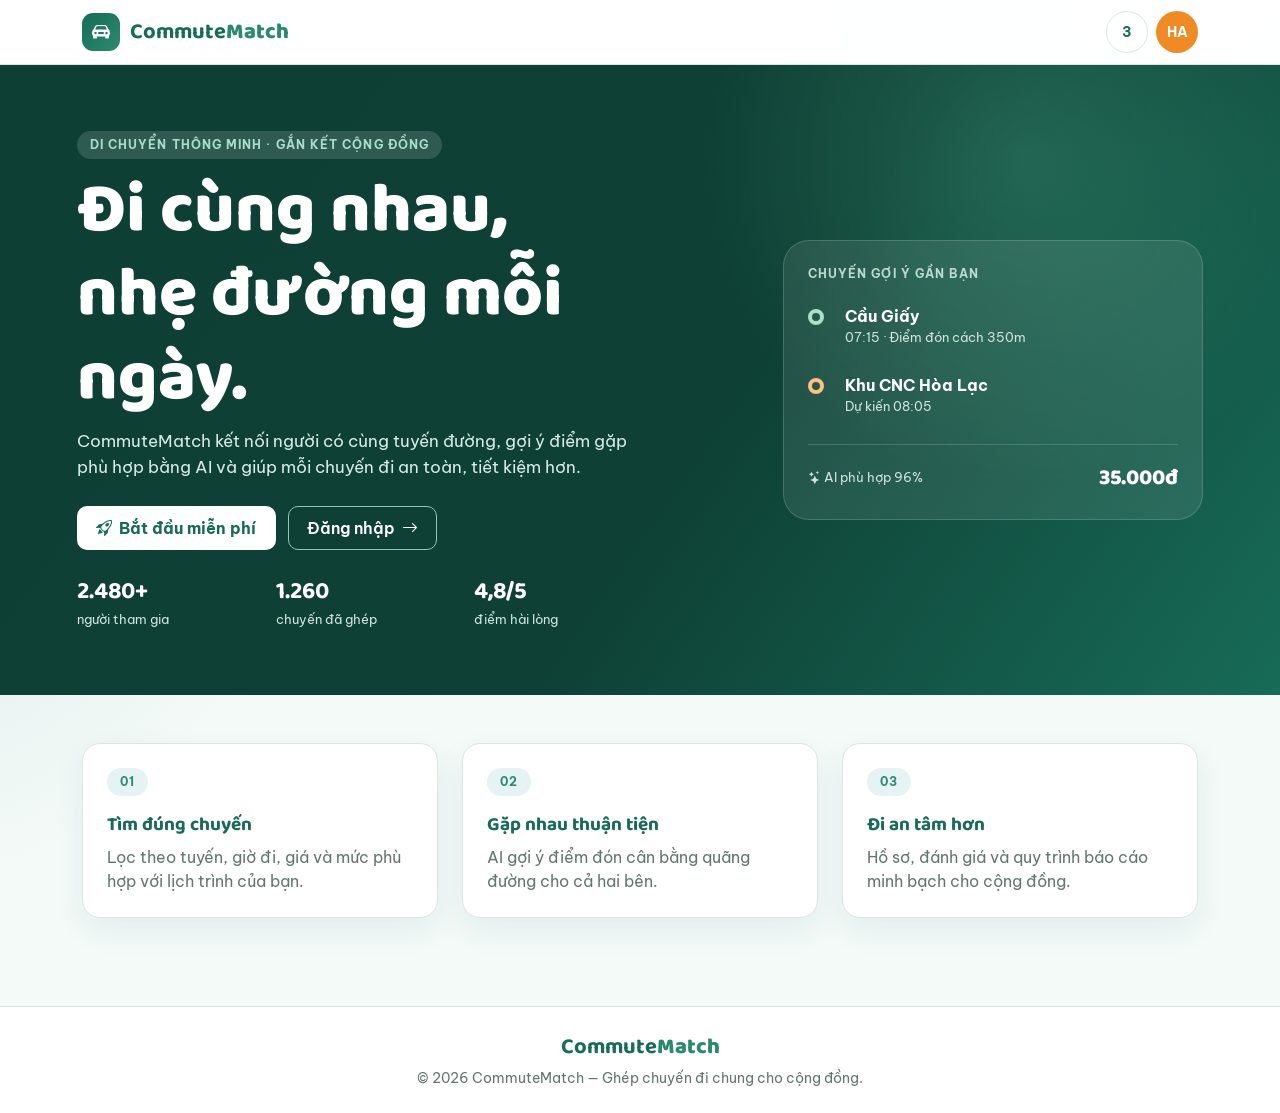
==== commit 4b49db6c: "Update index.html" ====
--- a/index.html
+++ b/index.html
@@ -10,9 +10,8 @@
     <link href="https://cdn.jsdelivr.net/npm/bootstrap@5.3.3/dist/css/bootstrap.min.css" rel="stylesheet">
     <link href="https://cdn.jsdelivr.net/npm/bootstrap-icons@1.11.3/font/bootstrap-icons.min.css" rel="stylesheet">
     <link href="https://fonts.googleapis.com/css2?family=Baloo+2:wght@600;700;800&family=Be+Vietnam+Pro:wght@400;500;600;700&display=swap" rel="stylesheet">
-    <link rel="icon" type="image/svg+xml" href="assets/favicon.svg">
-    <link rel="stylesheet" href="css/style.css">
     <link rel="stylesheet" href="css/index.css">
+    <link rel="stylesheet" href="../css/dark-mode.css">
 </head>
 
 <body data-trang="index">
@@ -26,15 +25,14 @@
                 </a>
 
                 <button class="navbar-toggler" type="button" data-bs-toggle="collapse" data-bs-target="#cmMenu" aria-label="Mở menu">
-          <span class="navbar-toggler-icon"></span>
-        </button>
+                    <span class="navbar-toggler-icon"></span>
+                </button>
 
                 <div class="collapse navbar-collapse" id="cmMenu">
                     <ul class="navbar-nav ms-lg-auto mb-3 mb-lg-0 gap-lg-1" id="cmNav"></ul>
                     <div class="d-flex align-items-center gap-2 ms-lg-3">
-                        <button class="cm-icon-btn" type="button" data-doi-giao-dien title="Đổi giao diện sáng/tối"><i class="bi bi-moon-stars-fill"></i></button>
-                        <a class="cm-icon-btn" href="notifications.html" title="Thông báo">3</a>
-                        <a class="cm-icon-btn cm-avatar" href="profile.html" title="Hồ sơ">HA</a>
+                        <a class="cm-icon-btn" href="../DAI/notifications.html" title="Thông báo">3</a>
+                        <a class="cm-icon-btn cm-avatar" href="../DAI/profile.html" title="Hồ sơ">HA</a>
                     </div>
                 </div>
             </div>
@@ -126,8 +124,9 @@
     <div class="cm-toast" id="cmToast">Đã cập nhật thành công</div>
 
     <script src="https://cdn.jsdelivr.net/npm/bootstrap@5.3.3/dist/js/bootstrap.bundle.min.js"></script>
-    <script src="js/main.js"></script>
+    <script src="js/duong-dan.js"></script>
     <script src="js/index.js"></script>
+    <script src="js/theme.js"></script>
 </body>
 
-</html>+</html>
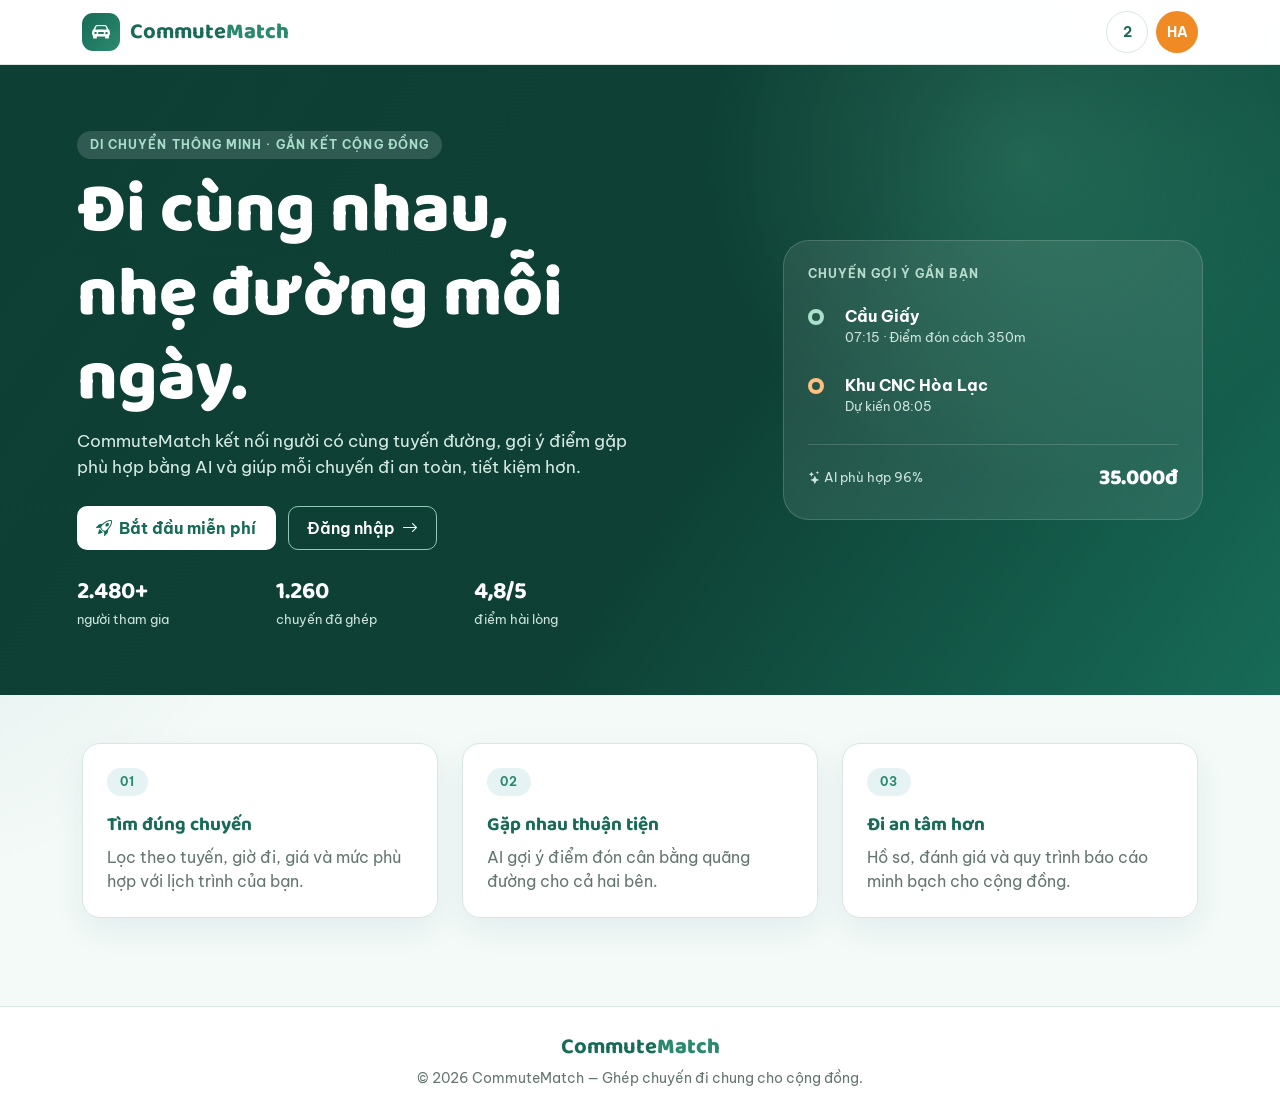
==== commit 06453187: "Cap nhat code HIEU moi nhat tu repo nhom (team-6, nhanh HIEU 8328428): them MockApi (js/mock-api.js)" ====
--- a/index.html
+++ b/index.html
@@ -1,4 +1,4 @@
-<!DOCTYPE html>
+﻿<!DOCTYPE html>
 <html lang="vi">
 
 <head>
@@ -50,8 +50,8 @@
                     <i class="bi bi-rocket-takeoff"></i> Bắt đầu miễn phí
                 </a>
                 <a class="btn cm-btn cm-btn-outline" href="login.html" style="border-color:#8fc8b4;color:#fff;background:transparent">
-          Đăng nhập <i class="bi bi-arrow-right"></i>
-        </a>
+                    Đăng nhập <i class="bi bi-arrow-right"></i>
+                </a>
             </div>
 
             <div class="row g-3 mt-2">
@@ -125,8 +125,9 @@
 
     <script src="https://cdn.jsdelivr.net/npm/bootstrap@5.3.3/dist/js/bootstrap.bundle.min.js"></script>
     <script src="js/duong-dan.js"></script>
+    <script src="js/mock-api.js"></script>
     <script src="js/index.js"></script>
     <script src="js/theme.js"></script>
 </body>
 
-</html>
+</html>
--- a/css/index.css
+++ b/css/index.css
@@ -18,8 +18,7 @@
 }
 
 h1,
-h2,
-h3 {
+h2 {
     font-family: "Baloo 2", "Be Vietnam Pro", sans-serif;
     color: var(--blue-dark);
 }
@@ -119,18 +118,6 @@
     min-height: 42px;
 }
 
-.cm-btn-gradient {
-    background: linear-gradient(100deg, var(--blue), var(--teal));
-    color: #fff;
-    box-shadow: 0 8px 18px rgba(15, 76, 129, .20);
-}
-
-.cm-btn-gradient:hover {
-    color: #fff;
-    filter: brightness(1.06);
-    transform: translateY(-1px);
-}
-
 .cm-btn-outline {
     border-color: #A9C9BC;
     background: #fff;
@@ -142,51 +129,10 @@
     color: var(--blue);
 }
 
-.cm-btn-soft {
-    background: #E9F2FA;
-    color: var(--blue);
-}
-
-.cm-btn-soft:hover {
-    background: #DCEBF7;
-    color: var(--blue);
-}
-
-.cm-btn-danger {
-    background: #FFF0F0;
-    border-color: #EFCACA;
-    color: #C94747;
-}
-
-.cm-btn-danger:hover {
-    background: #FFE4E4;
-    color: #B03A3A;
-}
-
 .cm-btn-light {
     background: #fff;
     color: var(--blue);
     font-weight: 700;
-}
-
-.cm-btn[disabled] {
-    opacity: .5;
-    pointer-events: none;
-}
-
-.btn-sm.cm-btn {
-    padding: .35rem .85rem;
-    min-height: 36px;
-    font-size: 14px;
-}
-
-.cm-page-head {
-    display: flex;
-    flex-wrap: wrap;
-    align-items: flex-end;
-    justify-content: space-between;
-    gap: 16px;
-    margin-bottom: 26px;
 }
 
 .cm-eyebrow {
@@ -204,13 +150,6 @@
     margin-bottom: 10px;
 }
 
-.cm-title {
-    font-size: clamp(26px, 4vw, 38px);
-    font-weight: 800;
-    color: var(--blue);
-    margin: 0 0 6px;
-}
-
 .cm-subtitle {
     color: var(--muted);
     margin: 0;
@@ -225,283 +164,14 @@
     height: 100%;
 }
 
-.cm-card-head {
-    display: flex;
-    flex-wrap: wrap;
-    align-items: center;
-    justify-content: space-between;
-    gap: 10px;
-    margin-bottom: 16px;
-}
-
-.cm-card h2,
-.cm-card h3 {
+.cm-card h2 {
     font-size: 19px;
     font-weight: 700;
     color: var(--blue);
     margin: 0;
 }
 
-.chip {
-    width: 34px;
-    height: 34px;
-    flex: 0 0 auto;
-    display: grid;
-    place-items: center;
-    border-radius: 10px;
-    font-size: 15px;
-}
-
-.chip-blue {
-    background: #E5F0FB;
-    color: var(--blue);
-}
-
-.chip-teal {
-    background: #E0F2F3;
-    color: var(--teal);
-}
-
-.chip-orange {
-    background: #FDEBD7;
-    color: var(--orange-dark);
-}
-
-.cm-stat {
-    position: relative;
-    overflow: hidden;
-}
-
-.cm-stat::after {
-    content: "";
-    position: absolute;
-    right: -24px;
-    top: -26px;
-    width: 86px;
-    height: 86px;
-    border-radius: 50%;
-    background: #EAF6F0;
-}
-
-.cm-stat-label {
-    position: relative;
-    color: var(--muted);
-    font-size: 13.5px;
-}
-
-.cm-stat-number {
-    position: relative;
-    font-family: "Baloo 2", sans-serif;
-    font-size: 32px;
-    font-weight: 800;
-    color: var(--blue);
-    line-height: 1.15;
-}
-
-.cm-stat-note {
-    position: relative;
-    font-size: 12.5px;
-    font-weight: 600;
-    color: #13795B;
-}
-
-.cm-stat-note.cam {
-    color: var(--orange-dark);
-}
-
-.cm-badge {
-    display: inline-flex;
-    align-items: center;
-    padding: 4px 11px;
-    border-radius: 99px;
-    background: #DFF3EB;
-    color: #12574A;
-    font-size: 12.5px;
-    font-weight: 700;
-}
-
-.cm-badge-orange {
-    background: #FFF0DF;
-    color: #8A4D0F;
-}
-
-.cm-badge-red {
-    background: #FFF0F0;
-    color: #C94747;
-}
-
-.cm-badge-gray {
-    background: #EEF2F0;
-    color: #66736E;
-}
-
-.cm-badge-yellow {
-    background: #FFF6DC;
-    color: #A8670A;
-}
-
-.cm-tabs {
-    display: flex;
-    gap: 7px;
-    padding: 5px;
-    border-radius: 12px;
-    background: #E9F3EF;
-    overflow-x: auto;
-    margin-bottom: 18px;
-}
-
-.cm-tab {
-    border: 0;
-    background: transparent;
-    color: var(--muted);
-    font-weight: 600;
-    padding: 8px 15px;
-    border-radius: 9px;
-    white-space: nowrap;
-    min-height: 40px;
-}
-
-.cm-tab.active {
-    background: #fff;
-    color: var(--blue);
-    box-shadow: 0 3px 12px rgba(13, 47, 38, .08);
-}
-
-.cm-stack {
-    display: flex;
-    flex-direction: column;
-    gap: 12px;
-}
-
-.cm-row {
-    display: flex;
-    align-items: center;
-    gap: 15px;
-    padding: 15px 16px;
-    border: 1px solid var(--line);
-    border-radius: 14px;
-    background: #fff;
-}
-
-.cm-row-main {
-    flex: 1;
-    min-width: 0;
-}
-
-.cm-row-main h3 {
-    font-size: 16.5px;
-    font-weight: 700;
-    color: var(--ink);
-}
-
-.cm-row-main p {
-    margin: 0;
-    color: var(--muted);
-    font-size: 13.5px;
-}
-
-.cm-actions {
-    display: flex;
-    flex-wrap: wrap;
-    justify-content: flex-end;
-    gap: 8px;
-}
-
-.cm-person {
-    display: flex;
-    align-items: center;
-    gap: 11px;
-    min-width: 0;
-}
-
-.cm-person-avatar {
-    flex: 0 0 auto;
-    width: 43px;
-    height: 43px;
-    border-radius: 50%;
-    display: grid;
-    place-items: center;
-    background: var(--teal);
-    color: #fff;
-    font-weight: 700;
-}
-
-.cm-person-avatar.cm-vang {
-    background: var(--orange);
-}
-
-.cm-form .form-label {
-    font-weight: 600;
-    font-size: 14px;
-}
-
-.cm-form .form-control,
-.cm-form .form-select {
-    border: 1.5px solid var(--line);
-    border-radius: 12px;
-    padding: .6rem .9rem;
-    background: #FBFDFF;
-    min-height: 46px;
-    font-size: 15px;
-}
-
-.cm-form .form-control:focus,
-.cm-form .form-select:focus {
-    border-color: var(--blue);
-    box-shadow: 0 0 0 4px rgba(15, 76, 129, .12);
-}
-
-.cm-check {
-    display: flex;
-    align-items: center;
-    gap: 9px;
-    font-size: 14px;
-    color: var(--muted);
-}
-
-.cm-check input {
-    width: 18px;
-    height: 18px;
-    accent-color: var(--blue);
-}
-
-.cm-note {
-    padding: 15px 17px;
-    border-left: 4px solid var(--teal);
-    border-radius: 0 12px 12px 0;
-    background: #E9F6F1;
-    font-size: 14.5px;
-}
-
-.cm-note-cam {
-    border-color: var(--orange);
-    background: #FFF3E4;
-}
-
-.cm-roles {
-    display: grid;
-    grid-template-columns: 1fr 1fr;
-    gap: 9px;
-}
-
-.cm-role {
-    padding: 11px;
-    border: 1.5px solid var(--line);
-    border-radius: 10px;
-    background: #fff;
-    text-align: center;
-    font-weight: 600;
-    color: #41605A;
-}
-
-.cm-role.dang-chon {
-    border-color: var(--teal);
-    background: #E0F2F3;
-    color: var(--blue-dark);
-    font-weight: 700;
-}
-
-
+/* ======= KHU GIỚI THIỆU TRANG CHỦ ======= */
 
 .cm-hero {
     display: grid;
@@ -594,157 +264,13 @@
     color: #fff;
 }
 
-.cm-auth {
-    display: grid;
-    grid-template-columns: 1fr 1fr;
-    min-height: 100vh;
-}
-
-.cm-auth-left {
-    display: flex;
-    flex-direction: column;
-    justify-content: center;
-    gap: 14px;
-    padding: 8vw;
-    color: #fff;
-    background: linear-gradient(145deg, #0D3F34, #176B57);
-}
-
-.cm-auth-left h1 {
-    color: #fff;
-    font-size: clamp(28px, 3.4vw, 44px);
-    font-weight: 800;
-    max-width: 560px;
-}
-
-.cm-auth-left p {
-    color: #D4E9E1;
-    max-width: 520px;
-}
-
-.cm-auth-right {
-    display: grid;
-    place-items: center;
-    padding: 46px 7vw;
-    background: #F8FCFA;
-}
-
-.cm-auth-card {
-    width: min(470px, 100%);
-}
-
-.cm-auth-card h1 {
-    font-size: 30px;
-    color: var(--blue);
-    font-weight: 800;
-    margin-bottom: 4px;
-}
-
-.cm-auth-footer {
-    margin-top: 22px;
-    text-align: center;
-    color: var(--muted);
-    font-size: 14.5px;
-}
-
-.cm-auth-footer a {
-    color: var(--blue);
-    font-weight: 700;
-}
-
-.cm-map {
-    position: relative;
-    min-height: 320px;
-    border-radius: 18px;
-    overflow: hidden;
-    background: linear-gradient(38deg, transparent 47%, rgba(23, 107, 87, .16) 48%, rgba(23, 107, 87, .16) 50%, transparent 51%), linear-gradient(-28deg, transparent 47%, rgba(23, 107, 87, .12) 48%, rgba(23, 107, 87, .12) 50%, transparent 51%), #E9F3EF;
-}
-
-.cm-map::before,
-.cm-map::after {
-    content: "";
-    position: absolute;
-    border-radius: 50%;
-    filter: blur(5px);
-}
-
-.cm-map::before {
-    width: 150px;
-    height: 150px;
-    left: 20%;
-    top: 25%;
-    background: rgba(238, 139, 45, .40);
-}
-
-.cm-map::after {
-    width: 190px;
-    height: 190px;
-    right: 17%;
-    bottom: 12%;
-    background: rgba(31, 128, 105, .36);
-}
-
-.cm-pin {
-    position: absolute;
-    z-index: 2;
-    width: 34px;
-    height: 34px;
-    border-radius: 50% 50% 50% 0;
-    display: grid;
-    place-items: center;
-    color: #fff;
-    background: var(--blue);
-    transform: rotate(-45deg);
-}
-
-.cm-pin span {
-    transform: rotate(45deg);
-    font-weight: 700;
-    font-size: 13px;
-}
-
-.cm-pin-a {
-    left: 24%;
-    top: 34%;
-}
-
-.cm-pin-b {
-    right: 28%;
-    bottom: 28%;
-}
-
-.cm-mini {
-    display: grid;
-    grid-template-columns: repeat(3, 1fr);
-    gap: 14px;
-    margin-top: 16px;
-}
-
-.cm-mini div span {
-    display: block;
-    color: var(--muted);
-    font-size: 13px;
-}
-
-
+/* ======= GIÁ TIỀN VÀ ĐIỂM AI ======= */
 
 .cm-price {
     font-family: "Baloo 2", sans-serif;
     font-size: 22px;
     font-weight: 800;
     color: var(--blue);
-}
-
-.cm-ai {
-    display: inline-flex;
-    align-items: center;
-    gap: 6px;
-    padding: 6px 11px;
-    border-radius: 9px;
-    background: #E7F6EF;
-    color: #265B49;
-    font-size: 12.5px;
-    font-weight: 700;
 }
 
 .cm-toast {
@@ -763,12 +289,7 @@
     transition: .25s ease;
 }
 
-.cm-toast.cm-toast-hien {
-    transform: translateY(0);
-    opacity: 1;
-}
-
-
+/*CHÂN TRANG*/
 
 .cm-footer {
     border-top: 1px solid var(--line);
@@ -778,74 +299,10 @@
     margin-top: 40px;
 }
 
-
-
-body.cm-dark {
-    --canvas: #081A15;
-    --ink: #EAF6F1;
-    --muted: #A7BBB3;
-    --line: #27483E;
-}
-
-body.cm-dark .cm-header {
-    background: rgba(8, 26, 21, .94);
-}
-
-body.cm-dark .cm-card,
-body.cm-dark .cm-row,
-body.cm-dark .cm-footer,
-body.cm-dark .cm-icon-btn,
-body.cm-dark .cm-role {
-    background: #102A22;
-    color: #EAF6F1;
-}
-
-body.cm-dark h1,
-body.cm-dark h2,
-body.cm-dark h3,
-body.cm-dark .cm-row-main h3,
-body.cm-dark .cm-nav-link {
-    color: #EAF6F1;
-}
-
-body.cm-dark .cm-title {
-    color: #8FD9BE;
-}
-
-body.cm-dark .form-control,
-body.cm-dark .form-select {
-    background: #0C211B;
-    border-color: #27483E;
-    color: #EAF6F1;
-}
-
-body.cm-dark .modal-content {
-    background: #102A22;
-    color: #EAF6F1;
-}
-
-body.cm-dark .cm-stat::after {
-    background: #173A30;
-}
-
-body.cm-dark .cm-tabs {
-    background: #0C211B;
-}
-
-body.cm-dark .cm-tab.active {
-    background: #173A30;
-    color: #8FD9BE;
-}
-
-body.cm-dark .cm-map {
-    background: #0C211B;
-}
-
-
+/*MÀN HÌNH NHỎ*/
 
 @media (max-width: 991.98px) {
-    .cm-hero,
-    .cm-auth {
+    .cm-hero {
         grid-template-columns: 1fr;
     }
     .cm-hero {
@@ -853,12 +310,7 @@
         padding: 52px 6vw;
         gap: 30px;
     }
-    .cm-auth-left {
-        display: none;
-    }
-    .cm-mini {
-        grid-template-columns: 1fr 1fr;
-    }
+
 }
 
 @media (max-width: 575.98px) {
@@ -866,34 +318,13 @@
         padding: 18px 15px;
         border-radius: 16px;
     }
-    .cm-row {
-        align-items: flex-start;
-        flex-direction: column;
-    }
-    .cm-actions {
-        width: 100%;
-        justify-content: flex-start;
-    }
-    .cm-roles {
-        grid-template-columns: 1fr;
-    }
-    .cm-page-head {
-        align-items: flex-start;
-    }
-    .cm-mini {
-        grid-template-columns: 1fr;
-    }
+
     .cm-toast {
         left: 16px;
         right: 16px;
         max-width: none;
     }
-    .cm-stat-number {
-        font-size: 26px;
-    }
-    .cm-auth-right {
-        padding: 34px 6vw;
-    }
+
     .cm-hero {
         padding: 44px 6vw;
     }
@@ -917,4 +348,4 @@
         justify-self: stretch;
         max-width: none;
     }
-}+}
